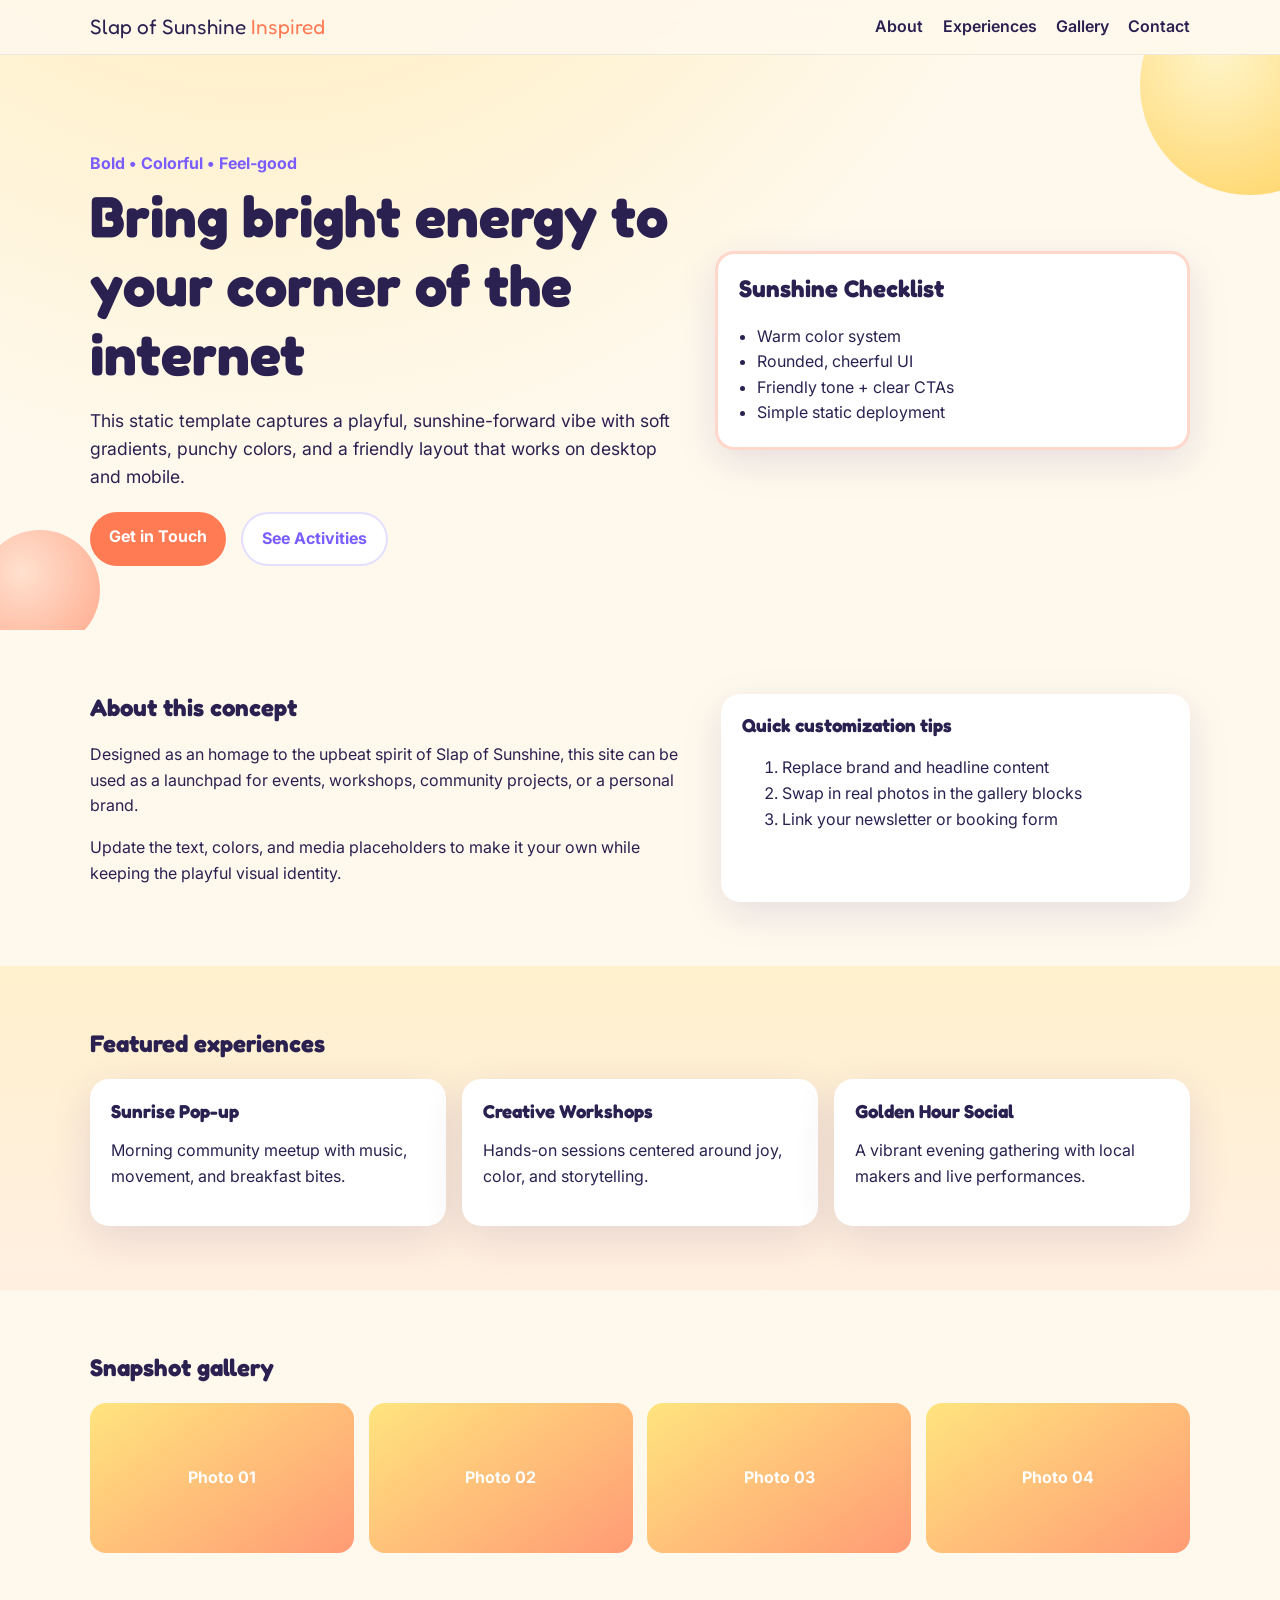
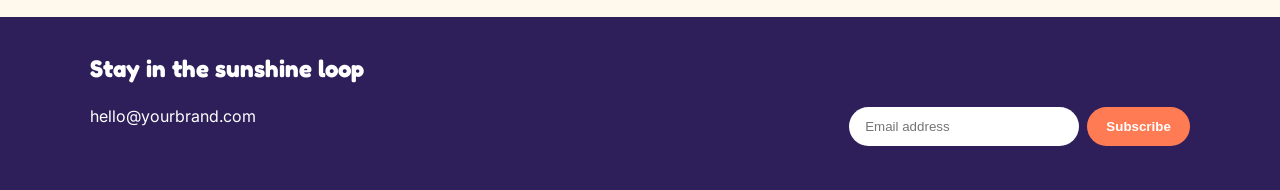
==== index.html @ e5099936 "Create sunshine-inspired static website template" ====
<!doctype html>
<html lang="en">
  <head>
    <meta charset="UTF-8" />
    <meta name="viewport" content="width=device-width, initial-scale=1.0" />
    <title>Slap of Sunshine Inspired Landing Page</title>
    <meta
      name="description"
      content="A bright, playful static website inspired by the energy of Slap of Sunshine."
    />
    <link rel="preconnect" href="https://fonts.googleapis.com" />
    <link rel="preconnect" href="https://fonts.gstatic.com" crossorigin />
    <link
      href="https://fonts.googleapis.com/css2?family=Fredoka:wght@400;500;700&family=Inter:wght@400;600;700&display=swap"
      rel="stylesheet"
    />
    <link rel="stylesheet" href="styles.css" />
  </head>
  <body>
    <header class="site-header">
      <div class="container nav-wrap">
        <a class="brand" href="#">Slap of Sunshine <span>Inspired</span></a>
        <nav>
          <ul class="nav-links">
            <li><a href="#about">About</a></li>
            <li><a href="#experiences">Experiences</a></li>
            <li><a href="#gallery">Gallery</a></li>
            <li><a href="#contact">Contact</a></li>
          </ul>
        </nav>
      </div>
    </header>

    <main>
      <section class="hero">
        <div class="sun sun-one" aria-hidden="true"></div>
        <div class="sun sun-two" aria-hidden="true"></div>
        <div class="container hero-grid">
          <div>
            <p class="eyebrow">Bold • Colorful • Feel-good</p>
            <h1>Bring bright energy to your corner of the internet</h1>
            <p class="hero-copy">
              This static template captures a playful, sunshine-forward vibe with soft
              gradients, punchy colors, and a friendly layout that works on desktop and
              mobile.
            </p>
            <div class="cta-row">
              <a href="#contact" class="btn btn-primary">Get in Touch</a>
              <a href="#experiences" class="btn btn-secondary">See Activities</a>
            </div>
          </div>
          <div class="card card-highlight">
            <h2>Sunshine Checklist</h2>
            <ul>
              <li>Warm color system</li>
              <li>Rounded, cheerful UI</li>
              <li>Friendly tone + clear CTAs</li>
              <li>Simple static deployment</li>
            </ul>
          </div>
        </div>
      </section>

      <section id="about" class="section">
        <div class="container split">
          <div>
            <h2>About this concept</h2>
            <p>
              Designed as an homage to the upbeat spirit of Slap of Sunshine, this site
              can be used as a launchpad for events, workshops, community projects, or a
              personal brand.
            </p>
            <p>
              Update the text, colors, and media placeholders to make it your own while
              keeping the playful visual identity.
            </p>
          </div>
          <aside class="card">
            <h3>Quick customization tips</h3>
            <ol>
              <li>Replace brand and headline content</li>
              <li>Swap in real photos in the gallery blocks</li>
              <li>Link your newsletter or booking form</li>
            </ol>
          </aside>
        </div>
      </section>

      <section id="experiences" class="section alt-bg">
        <div class="container">
          <h2>Featured experiences</h2>
          <div class="feature-grid">
            <article class="card feature">
              <h3>Sunrise Pop-up</h3>
              <p>Morning community meetup with music, movement, and breakfast bites.</p>
            </article>
            <article class="card feature">
              <h3>Creative Workshops</h3>
              <p>Hands-on sessions centered around joy, color, and storytelling.</p>
            </article>
            <article class="card feature">
              <h3>Golden Hour Social</h3>
              <p>A vibrant evening gathering with local makers and live performances.</p>
            </article>
          </div>
        </div>
      </section>

      <section id="gallery" class="section">
        <div class="container">
          <h2>Snapshot gallery</h2>
          <div class="gallery">
            <div class="tile">Photo 01</div>
            <div class="tile">Photo 02</div>
            <div class="tile">Photo 03</div>
            <div class="tile">Photo 04</div>
          </div>
        </div>
      </section>
    </main>

    <footer id="contact" class="site-footer">
      <div class="container footer-wrap">
        <div>
          <h2>Stay in the sunshine loop</h2>
          <p>hello@yourbrand.com</p>
        </div>
        <form class="signup" action="#" method="post">
          <label for="email" class="sr-only">Email</label>
          <input id="email" type="email" placeholder="Email address" required />
          <button type="submit" class="btn btn-primary">Subscribe</button>
        </form>
      </div>
    </footer>
  </body>
</html>
---- styles.css ----
:root {
  --bg: #fff9ed;
  --text: #2a2150;
  --accent: #ff7b54;
  --accent-dark: #ec5a35;
  --yellow: #ffc83d;
  --purple: #7b5cff;
  --card: #ffffff;
  --shadow: 0 12px 40px rgba(59, 23, 118, 0.12);
  --radius: 1.2rem;
}

* {
  box-sizing: border-box;
}

body {
  margin: 0;
  font-family: Inter, system-ui, -apple-system, Segoe UI, Roboto, sans-serif;
  background: radial-gradient(circle at 20% -20%, #ffe9ac 0, transparent 35%), var(--bg);
  color: var(--text);
  line-height: 1.6;
}

h1,
h2,
h3,
.brand {
  font-family: Fredoka, Inter, sans-serif;
  line-height: 1.2;
  margin-top: 0;
}

.container {
  width: min(1100px, 92%);
  margin: 0 auto;
}

.site-header {
  position: sticky;
  top: 0;
  backdrop-filter: blur(8px);
  background: rgba(255, 249, 237, 0.9);
  z-index: 10;
  border-bottom: 1px solid rgba(42, 33, 80, 0.08);
}

.nav-wrap {
  display: flex;
  justify-content: space-between;
  align-items: center;
  padding: 0.9rem 0;
}

.brand {
  font-size: 1.3rem;
  text-decoration: none;
  color: inherit;
}

.brand span {
  color: var(--accent);
}

.nav-links {
  list-style: none;
  display: flex;
  gap: 1.2rem;
  margin: 0;
  padding: 0;
}

.nav-links a {
  text-decoration: none;
  color: inherit;
  font-weight: 600;
}

.hero {
  position: relative;
  overflow: hidden;
  padding: 5rem 0 4rem;
}

.hero-grid {
  display: grid;
  grid-template-columns: 1.25fr 1fr;
  gap: 2rem;
  align-items: center;
}

.eyebrow {
  display: inline-block;
  font-weight: 700;
  color: var(--purple);
  margin-bottom: 0.3rem;
}

h1 {
  font-size: clamp(2rem, 5vw, 3.6rem);
  margin-bottom: 1rem;
}

.hero-copy {
  font-size: 1.1rem;
  max-width: 60ch;
}

.card {
  background: var(--card);
  border-radius: var(--radius);
  box-shadow: var(--shadow);
  padding: 1.3rem;
}

.card-highlight {
  border: 3px solid rgba(255, 123, 84, 0.3);
}

.card-highlight ul {
  padding-left: 1.1rem;
  margin-bottom: 0;
}

.cta-row {
  display: flex;
  gap: 0.9rem;
  flex-wrap: wrap;
  margin-top: 1.3rem;
}

.btn {
  border: none;
  border-radius: 999px;
  padding: 0.75rem 1.2rem;
  text-decoration: none;
  display: inline-block;
  font-weight: 700;
}

.btn-primary {
  background: var(--accent);
  color: #fff;
}

.btn-primary:hover {
  background: var(--accent-dark);
}

.btn-secondary {
  background: #fff;
  color: var(--purple);
  border: 2px solid rgba(123, 92, 255, 0.2);
}

.section {
  padding: 4rem 0;
}

.alt-bg {
  background: linear-gradient(180deg, rgba(255, 200, 61, 0.18), rgba(255, 123, 84, 0.08));
}

.split {
  display: grid;
  grid-template-columns: 1.3fr 1fr;
  gap: 1.4rem;
}

.feature-grid {
  display: grid;
  grid-template-columns: repeat(3, minmax(0, 1fr));
  gap: 1rem;
}

.feature h3 {
  margin-bottom: 0.4rem;
}

.gallery {
  display: grid;
  grid-template-columns: repeat(4, minmax(0, 1fr));
  gap: 0.9rem;
}

.tile {
  background: linear-gradient(145deg, #ffe47e, #ff9b75);
  color: #fff;
  border-radius: 1rem;
  min-height: 150px;
  display: grid;
  place-items: center;
  font-weight: 700;
}

.site-footer {
  padding: 2.4rem 0 2.8rem;
  background: #2e1f5a;
  color: #fff;
}

.footer-wrap {
  display: grid;
  grid-template-columns: 1fr auto;
  gap: 1rem;
  align-items: end;
}

.signup {
  display: flex;
  gap: 0.5rem;
}

.signup input {
  border-radius: 999px;
  border: none;
  min-width: 230px;
  padding: 0.75rem 1rem;
}

.sr-only {
  position: absolute;
  width: 1px;
  height: 1px;
  padding: 0;
  margin: -1px;
  overflow: hidden;
  clip: rect(0, 0, 0, 0);
  border: 0;
}

.sun {
  position: absolute;
  border-radius: 50%;
  pointer-events: none;
}

.sun-one {
  width: 220px;
  height: 220px;
  background: radial-gradient(circle at 35% 35%, #fff4c3, #ffc83d);
  right: -80px;
  top: -80px;
  opacity: 0.85;
}

.sun-two {
  width: 120px;
  height: 120px;
  background: radial-gradient(circle at 35% 35%, #ffd4bf, #ff7b54);
  left: -20px;
  bottom: -20px;
  opacity: 0.65;
}

@media (max-width: 860px) {
  .hero-grid,
  .split,
  .footer-wrap {
    grid-template-columns: 1fr;
  }

  .feature-grid {
    grid-template-columns: 1fr;
  }

  .gallery {
    grid-template-columns: repeat(2, minmax(0, 1fr));
  }

  .nav-links {
    display: none;
  }
}
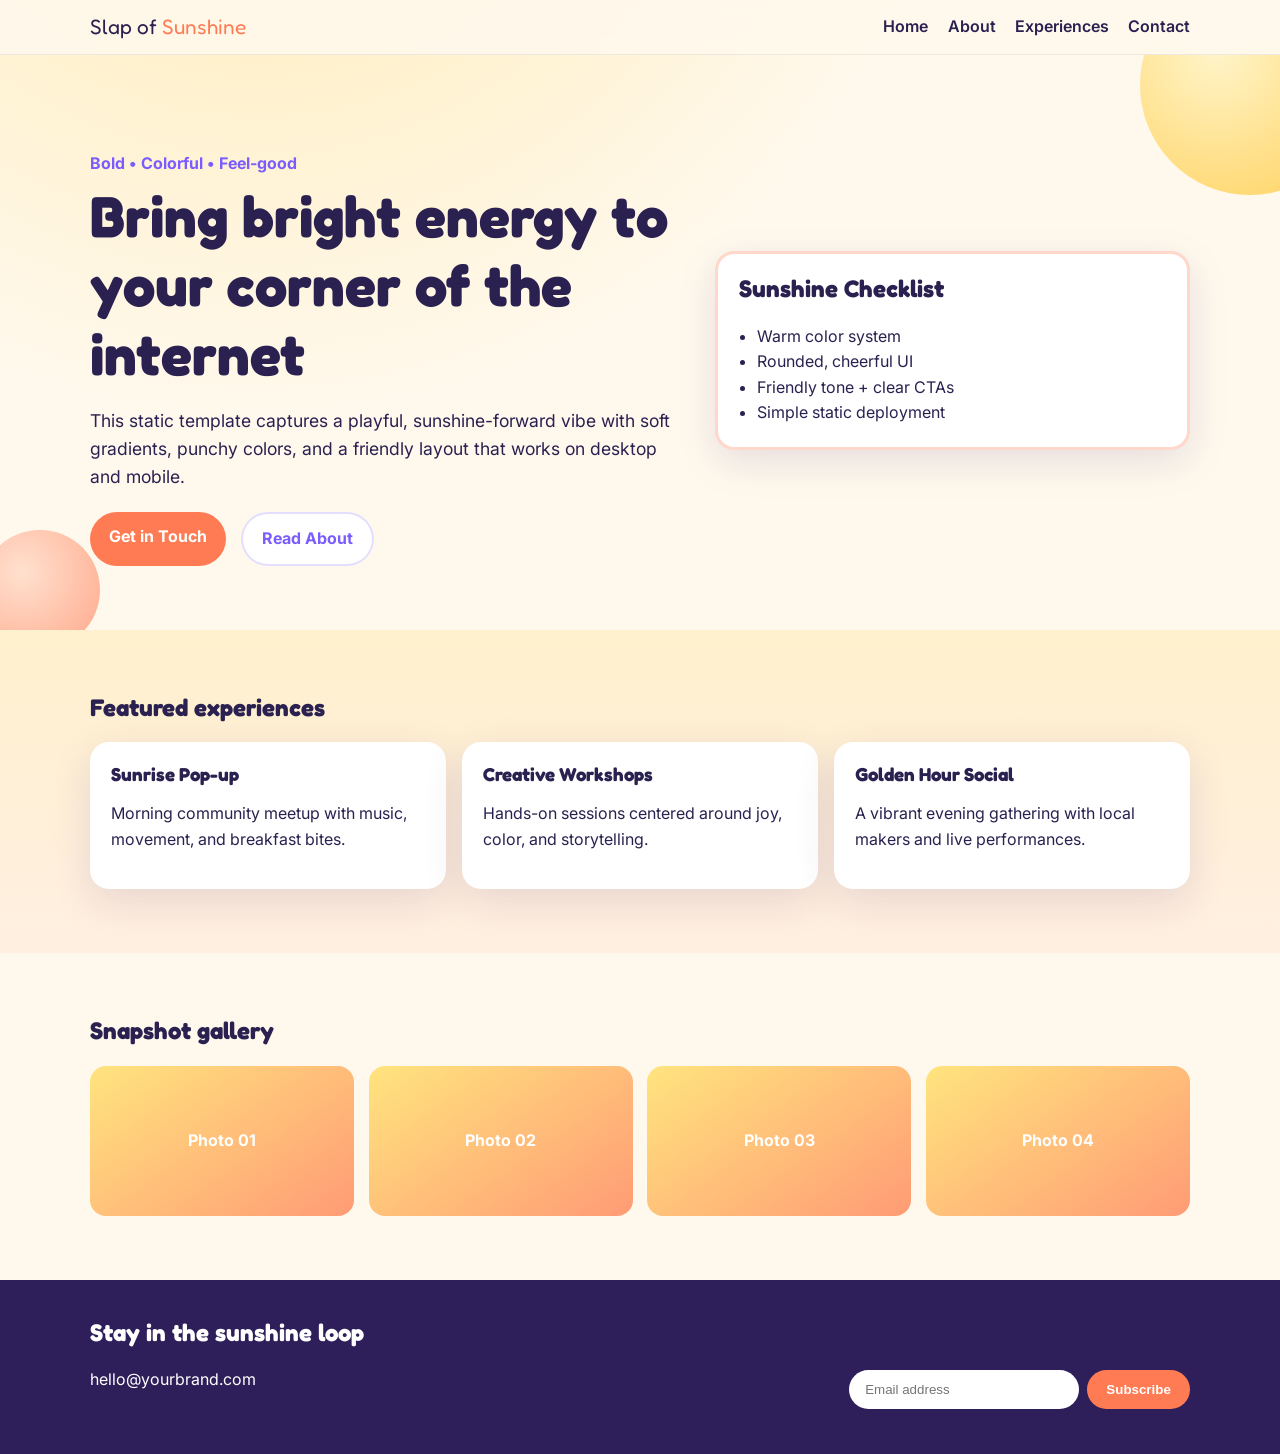
==== commit 722636dc: "Refine branding text and add dedicated about page" ====
--- a/index.html
+++ b/index.html
@@ -3,10 +3,10 @@
   <head>
     <meta charset="UTF-8" />
     <meta name="viewport" content="width=device-width, initial-scale=1.0" />
-    <title>Slap of Sunshine Inspired Landing Page</title>
+    <title>Slap of Sunshine Landing Page</title>
     <meta
       name="description"
-      content="A bright, playful static website inspired by the energy of Slap of Sunshine."
+      content="A bright, playful static website with a sunshine-forward vibe."
     />
     <link rel="preconnect" href="https://fonts.googleapis.com" />
     <link rel="preconnect" href="https://fonts.gstatic.com" crossorigin />
@@ -19,12 +19,12 @@
   <body>
     <header class="site-header">
       <div class="container nav-wrap">
-        <a class="brand" href="#">Slap of Sunshine <span>Inspired</span></a>
+        <a class="brand" href="index.html">Slap of <span>Sunshine</span></a>
         <nav>
           <ul class="nav-links">
-            <li><a href="#about">About</a></li>
+            <li><a href="index.html">Home</a></li>
+            <li><a href="about.html">About</a></li>
             <li><a href="#experiences">Experiences</a></li>
-            <li><a href="#gallery">Gallery</a></li>
             <li><a href="#contact">Contact</a></li>
           </ul>
         </nav>
@@ -46,7 +46,7 @@
             </p>
             <div class="cta-row">
               <a href="#contact" class="btn btn-primary">Get in Touch</a>
-              <a href="#experiences" class="btn btn-secondary">See Activities</a>
+              <a href="about.html" class="btn btn-secondary">Read About</a>
             </div>
           </div>
           <div class="card card-highlight">
@@ -58,31 +58,6 @@
               <li>Simple static deployment</li>
             </ul>
           </div>
-        </div>
-      </section>
-
-      <section id="about" class="section">
-        <div class="container split">
-          <div>
-            <h2>About this concept</h2>
-            <p>
-              Designed as an homage to the upbeat spirit of Slap of Sunshine, this site
-              can be used as a launchpad for events, workshops, community projects, or a
-              personal brand.
-            </p>
-            <p>
-              Update the text, colors, and media placeholders to make it your own while
-              keeping the playful visual identity.
-            </p>
-          </div>
-          <aside class="card">
-            <h3>Quick customization tips</h3>
-            <ol>
-              <li>Replace brand and headline content</li>
-              <li>Swap in real photos in the gallery blocks</li>
-              <li>Link your newsletter or booking form</li>
-            </ol>
-          </aside>
         </div>
       </section>
 
@@ -106,7 +81,7 @@
         </div>
       </section>
 
-      <section id="gallery" class="section">
+      <section class="section">
         <div class="container">
           <h2>Snapshot gallery</h2>
           <div class="gallery">
--- a/styles.css
+++ b/styles.css
@@ -76,6 +76,11 @@
   font-weight: 600;
 }
 
+
+.nav-links a[aria-current="page"] {
+  color: var(--accent);
+}
+
 .hero {
   position: relative;
   overflow: hidden;
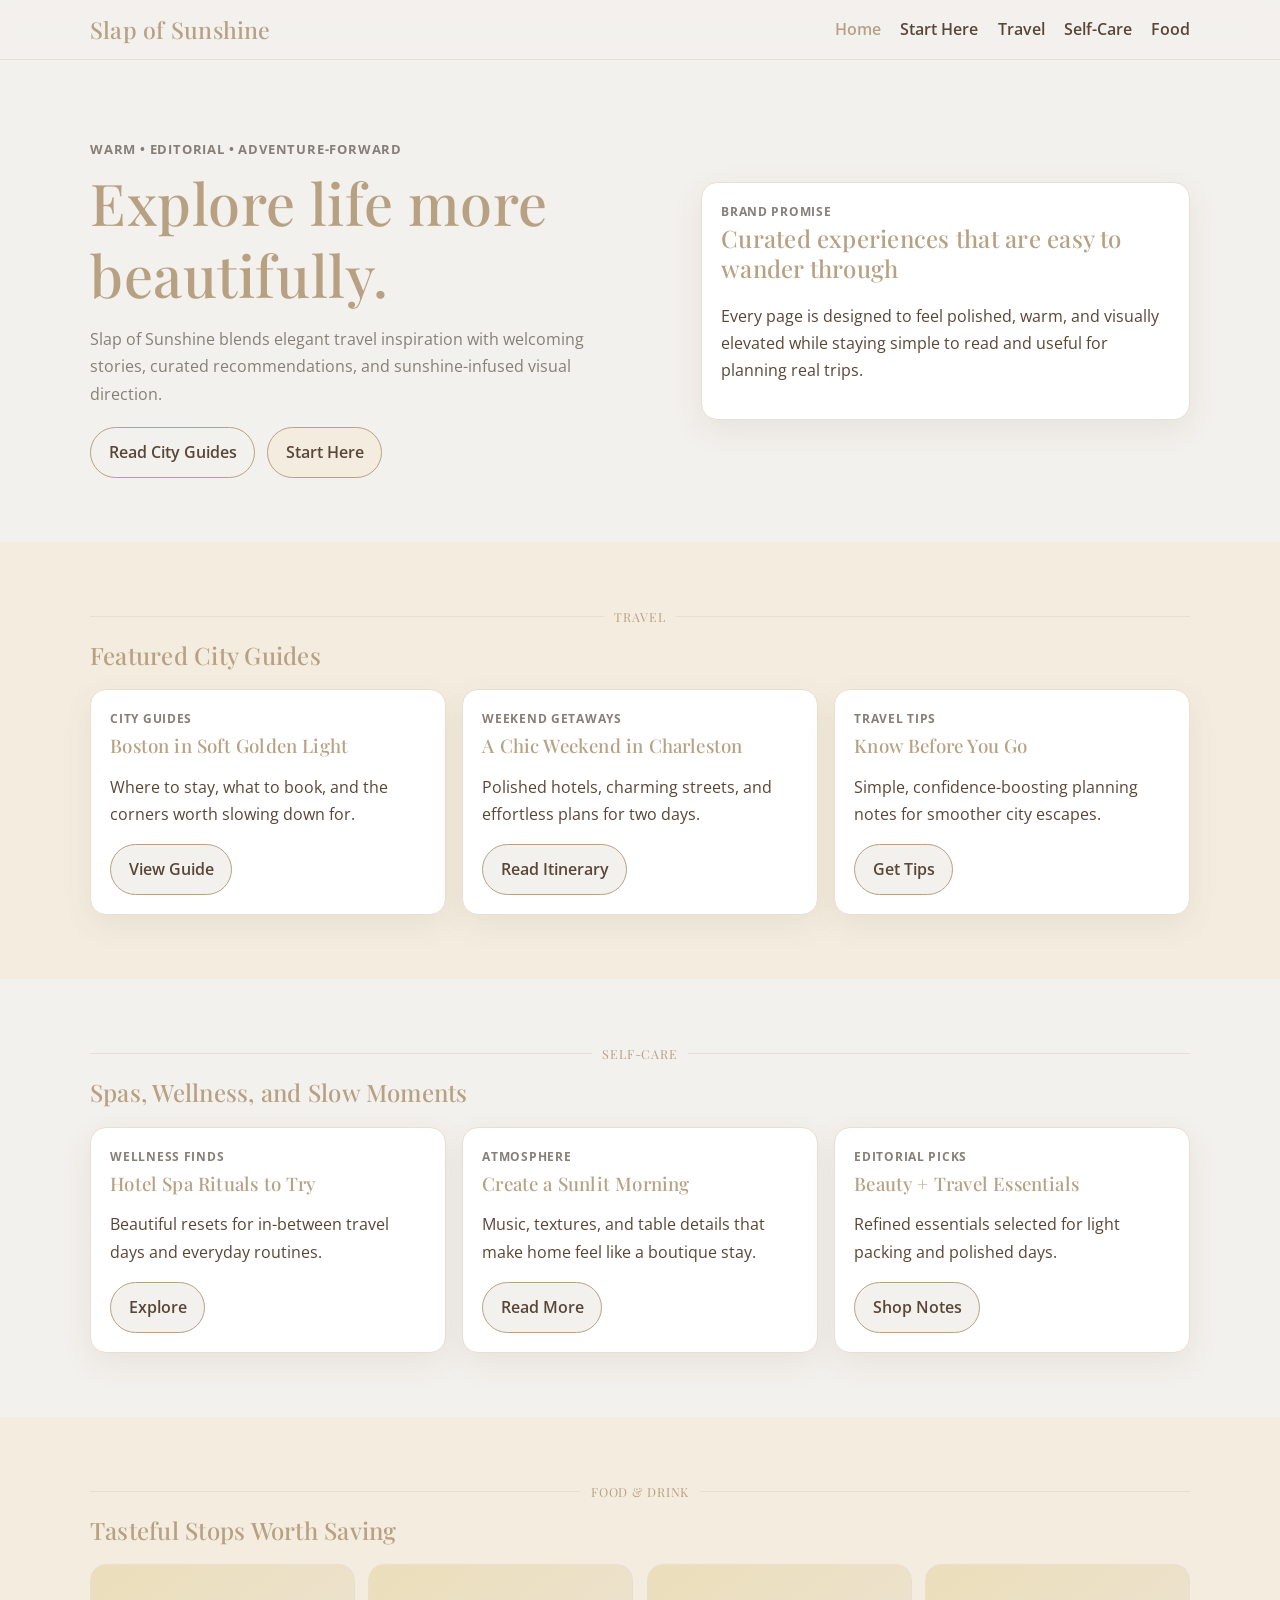
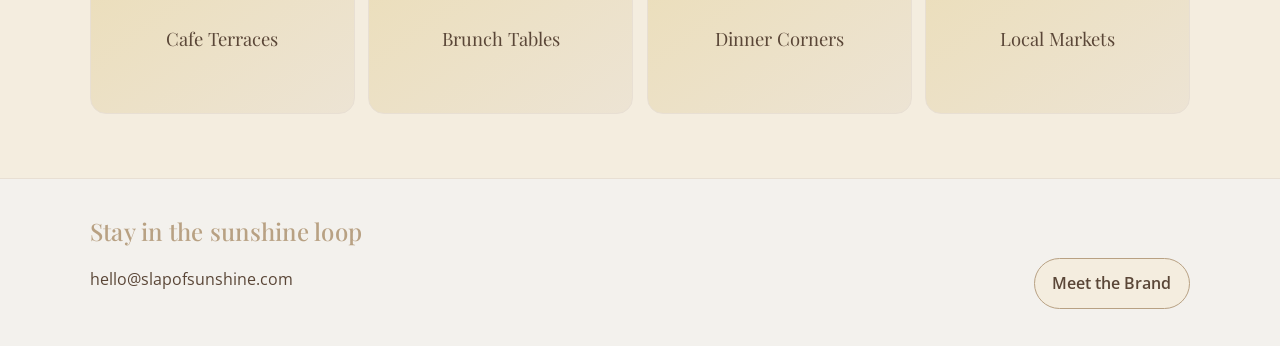
==== commit fa06cfeb: "Align site pages with new Slap of Sunshine brand guide" ====
--- a/index.html
+++ b/index.html
@@ -3,15 +3,15 @@
   <head>
     <meta charset="UTF-8" />
     <meta name="viewport" content="width=device-width, initial-scale=1.0" />
-    <title>Slap of Sunshine Landing Page</title>
+    <title>Slap of Sunshine | Editorial Travel & Lifestyle</title>
     <meta
       name="description"
-      content="A bright, playful static website with a sunshine-forward vibe."
+      content="Slap of Sunshine is a warm, editorial travel and lifestyle destination for curated city guides, self-care ideas, and food discoveries."
     />
     <link rel="preconnect" href="https://fonts.googleapis.com" />
     <link rel="preconnect" href="https://fonts.gstatic.com" crossorigin />
     <link
-      href="https://fonts.googleapis.com/css2?family=Fredoka:wght@400;500;700&family=Inter:wght@400;600;700&display=swap"
+      href="https://fonts.googleapis.com/css2?family=Open+Sans:wght@400;600;700&family=Playfair+Display:wght@400;500;600&display=swap"
       rel="stylesheet"
     />
     <link rel="stylesheet" href="styles.css" />
@@ -19,13 +19,14 @@
   <body>
     <header class="site-header">
       <div class="container nav-wrap">
-        <a class="brand" href="index.html">Slap of <span>Sunshine</span></a>
-        <nav>
+        <a class="brand" href="index.html">Slap of Sunshine</a>
+        <nav aria-label="Primary">
           <ul class="nav-links">
-            <li><a href="index.html">Home</a></li>
-            <li><a href="about.html">About</a></li>
-            <li><a href="#experiences">Experiences</a></li>
-            <li><a href="#contact">Contact</a></li>
+            <li><a href="index.html" aria-current="page">Home</a></li>
+            <li><a href="about.html">Start Here</a></li>
+            <li><a href="#travel">Travel</a></li>
+            <li><a href="#self-care">Self-Care</a></li>
+            <li><a href="#food">Food</a></li>
           </ul>
         </nav>
       </div>
@@ -33,78 +34,105 @@
 
     <main>
       <section class="hero">
-        <div class="sun sun-one" aria-hidden="true"></div>
-        <div class="sun sun-two" aria-hidden="true"></div>
         <div class="container hero-grid">
           <div>
-            <p class="eyebrow">Bold • Colorful • Feel-good</p>
-            <h1>Bring bright energy to your corner of the internet</h1>
+            <p class="eyebrow">Warm • Editorial • Adventure-forward</p>
+            <h1>Explore life more beautifully.</h1>
             <p class="hero-copy">
-              This static template captures a playful, sunshine-forward vibe with soft
-              gradients, punchy colors, and a friendly layout that works on desktop and
-              mobile.
+              Slap of Sunshine blends elegant travel inspiration with welcoming stories,
+              curated recommendations, and sunshine-infused visual direction.
             </p>
             <div class="cta-row">
-              <a href="#contact" class="btn btn-primary">Get in Touch</a>
-              <a href="about.html" class="btn btn-secondary">Read About</a>
+              <a href="#travel" class="btn">Read City Guides</a>
+              <a href="about.html" class="btn btn-accent">Start Here</a>
             </div>
           </div>
-          <div class="card card-highlight">
-            <h2>Sunshine Checklist</h2>
-            <ul>
-              <li>Warm color system</li>
-              <li>Rounded, cheerful UI</li>
-              <li>Friendly tone + clear CTAs</li>
-              <li>Simple static deployment</li>
-            </ul>
-          </div>
+          <article class="card">
+            <p class="card-label">Brand Promise</p>
+            <h2>Curated experiences that are easy to wander through</h2>
+            <p>
+              Every page is designed to feel polished, warm, and visually elevated while
+              staying simple to read and useful for planning real trips.
+            </p>
+          </article>
         </div>
       </section>
 
-      <section id="experiences" class="section alt-bg">
+      <section class="section alt-bg" id="travel">
         <div class="container">
-          <h2>Featured experiences</h2>
+          <div class="divider" role="presentation"><span>Travel</span></div>
+          <h2 class="section-title">Featured City Guides</h2>
           <div class="feature-grid">
             <article class="card feature">
-              <h3>Sunrise Pop-up</h3>
-              <p>Morning community meetup with music, movement, and breakfast bites.</p>
+              <p class="card-label">City Guides</p>
+              <h3>Boston in Soft Golden Light</h3>
+              <p>Where to stay, what to book, and the corners worth slowing down for.</p>
+              <a class="btn" href="#">View Guide</a>
             </article>
             <article class="card feature">
-              <h3>Creative Workshops</h3>
-              <p>Hands-on sessions centered around joy, color, and storytelling.</p>
+              <p class="card-label">Weekend Getaways</p>
+              <h3>A Chic Weekend in Charleston</h3>
+              <p>Polished hotels, charming streets, and effortless plans for two days.</p>
+              <a class="btn" href="#">Read Itinerary</a>
             </article>
             <article class="card feature">
-              <h3>Golden Hour Social</h3>
-              <p>A vibrant evening gathering with local makers and live performances.</p>
+              <p class="card-label">Travel Tips</p>
+              <h3>Know Before You Go</h3>
+              <p>Simple, confidence-boosting planning notes for smoother city escapes.</p>
+              <a class="btn" href="#">Get Tips</a>
             </article>
           </div>
         </div>
       </section>
 
-      <section class="section">
+      <section class="section" id="self-care">
         <div class="container">
-          <h2>Snapshot gallery</h2>
+          <div class="divider" role="presentation"><span>Self-Care</span></div>
+          <h2 class="section-title">Spas, Wellness, and Slow Moments</h2>
+          <div class="feature-grid">
+            <article class="card feature">
+              <p class="card-label">Wellness Finds</p>
+              <h3>Hotel Spa Rituals to Try</h3>
+              <p>Beautiful resets for in-between travel days and everyday routines.</p>
+              <a class="btn" href="#">Explore</a>
+            </article>
+            <article class="card feature">
+              <p class="card-label">Atmosphere</p>
+              <h3>Create a Sunlit Morning</h3>
+              <p>Music, textures, and table details that make home feel like a boutique stay.</p>
+              <a class="btn" href="#">Read More</a>
+            </article>
+            <article class="card feature">
+              <p class="card-label">Editorial Picks</p>
+              <h3>Beauty + Travel Essentials</h3>
+              <p>Refined essentials selected for light packing and polished days.</p>
+              <a class="btn" href="#">Shop Notes</a>
+            </article>
+          </div>
+        </div>
+      </section>
+
+      <section class="section alt-bg" id="food">
+        <div class="container">
+          <div class="divider" role="presentation"><span>Food & Drink</span></div>
+          <h2 class="section-title">Tasteful Stops Worth Saving</h2>
           <div class="gallery">
-            <div class="tile">Photo 01</div>
-            <div class="tile">Photo 02</div>
-            <div class="tile">Photo 03</div>
-            <div class="tile">Photo 04</div>
+            <div class="tile">Cafe Terraces</div>
+            <div class="tile">Brunch Tables</div>
+            <div class="tile">Dinner Corners</div>
+            <div class="tile">Local Markets</div>
           </div>
         </div>
       </section>
     </main>
 
-    <footer id="contact" class="site-footer">
+    <footer class="site-footer">
       <div class="container footer-wrap">
         <div>
           <h2>Stay in the sunshine loop</h2>
-          <p>hello@yourbrand.com</p>
+          <p>hello@slapofsunshine.com</p>
         </div>
-        <form class="signup" action="#" method="post">
-          <label for="email" class="sr-only">Email</label>
-          <input id="email" type="email" placeholder="Email address" required />
-          <button type="submit" class="btn btn-primary">Subscribe</button>
-        </form>
+        <a href="about.html" class="btn btn-accent">Meet the Brand</a>
       </div>
     </footer>
   </body>
--- a/styles.css
+++ b/styles.css
@@ -1,13 +1,15 @@
 :root {
-  --bg: #fff9ed;
-  --text: #2a2150;
-  --accent: #ff7b54;
-  --accent-dark: #ec5a35;
-  --yellow: #ffc83d;
-  --purple: #7b5cff;
+  --editorial-gold: #b8a183;
+  --soft-sand: #f3f1ed;
+  --mustard-sunshine: #c9a227;
+  --deep-warm-brown: #5a4637;
+  --warm-cream: #f4eddf;
+  --body-taupe: #857f77;
+  --vintage-marigold: #d4a017;
+  --soft-border: #e8dfd3;
   --card: #ffffff;
-  --shadow: 0 12px 40px rgba(59, 23, 118, 0.12);
-  --radius: 1.2rem;
+  --shadow: 0 10px 32px rgba(90, 70, 55, 0.08);
+  --radius: 1rem;
 }
 
 * {
@@ -16,19 +18,26 @@
 
 body {
   margin: 0;
-  font-family: Inter, system-ui, -apple-system, Segoe UI, Roboto, sans-serif;
-  background: radial-gradient(circle at 20% -20%, #ffe9ac 0, transparent 35%), var(--bg);
-  color: var(--text);
-  line-height: 1.6;
+  font-family: "Open Sans", system-ui, -apple-system, Segoe UI, Roboto, sans-serif;
+  background: var(--soft-sand);
+  color: var(--deep-warm-brown);
+  line-height: 1.7;
 }
 
 h1,
 h2,
 h3,
 .brand {
-  font-family: Fredoka, Inter, sans-serif;
-  line-height: 1.2;
+  font-family: "Playfair Display", Georgia, serif;
+  color: var(--editorial-gold);
+  font-weight: 500;
+  letter-spacing: 0.01em;
+  line-height: 1.25;
   margin-top: 0;
+}
+
+a {
+  color: inherit;
 }
 
 .container {
@@ -40,26 +49,21 @@
   position: sticky;
   top: 0;
   backdrop-filter: blur(8px);
-  background: rgba(255, 249, 237, 0.9);
+  background: rgba(243, 241, 237, 0.92);
+  border-bottom: 1px solid var(--soft-border);
   z-index: 10;
-  border-bottom: 1px solid rgba(42, 33, 80, 0.08);
 }
 
 .nav-wrap {
   display: flex;
   justify-content: space-between;
   align-items: center;
-  padding: 0.9rem 0;
+  padding: 0.95rem 0;
 }
 
 .brand {
-  font-size: 1.3rem;
   text-decoration: none;
-  color: inherit;
-}
-
-.brand span {
-  color: var(--accent);
+  font-size: 1.45rem;
 }
 
 .nav-links {
@@ -72,104 +76,117 @@
 
 .nav-links a {
   text-decoration: none;
-  color: inherit;
+  color: var(--deep-warm-brown);
   font-weight: 600;
 }
 
-
+.nav-links a:hover,
 .nav-links a[aria-current="page"] {
-  color: var(--accent);
-}
-
-.hero {
-  position: relative;
-  overflow: hidden;
-  padding: 5rem 0 4rem;
-}
-
-.hero-grid {
-  display: grid;
-  grid-template-columns: 1.25fr 1fr;
-  gap: 2rem;
+  color: var(--editorial-gold);
+}
+
+.hero,
+.section {
+  padding: 4rem 0;
+}
+
+.hero-grid,
+.split {
+  display: grid;
+  grid-template-columns: 1.2fr 1fr;
+  gap: 1.5rem;
   align-items: center;
 }
 
 .eyebrow {
   display: inline-block;
+  margin-bottom: 0.35rem;
+  color: var(--body-taupe);
+  text-transform: uppercase;
+  letter-spacing: 0.06em;
+  font-size: 0.84rem;
   font-weight: 700;
-  color: var(--purple);
-  margin-bottom: 0.3rem;
 }
 
 h1 {
-  font-size: clamp(2rem, 5vw, 3.6rem);
-  margin-bottom: 1rem;
+  font-size: clamp(2rem, 4.8vw, 3.6rem);
+  margin-bottom: 0.75rem;
+}
+
+.section-title {
+  margin: 0.8rem 0 1.2rem;
 }
 
 .hero-copy {
-  font-size: 1.1rem;
-  max-width: 60ch;
+  max-width: 58ch;
+  color: var(--body-taupe);
 }
 
 .card {
   background: var(--card);
+  border: 1px solid var(--soft-border);
   border-radius: var(--radius);
   box-shadow: var(--shadow);
-  padding: 1.3rem;
-}
-
-.card-highlight {
-  border: 3px solid rgba(255, 123, 84, 0.3);
-}
-
-.card-highlight ul {
-  padding-left: 1.1rem;
-  margin-bottom: 0;
+  padding: 1.2rem;
+}
+
+.card-label {
+  margin: 0;
+  text-transform: uppercase;
+  letter-spacing: 0.06em;
+  font-size: 0.75rem;
+  color: var(--body-taupe);
+  font-weight: 700;
 }
 
 .cta-row {
   display: flex;
-  gap: 0.9rem;
+  gap: 0.75rem;
   flex-wrap: wrap;
-  margin-top: 1.3rem;
+  margin-top: 1.2rem;
 }
 
 .btn {
-  border: none;
+  display: inline-block;
+  text-decoration: none;
   border-radius: 999px;
-  padding: 0.75rem 1.2rem;
-  text-decoration: none;
-  display: inline-block;
-  font-weight: 700;
-}
-
-.btn-primary {
-  background: var(--accent);
-  color: #fff;
-}
-
-.btn-primary:hover {
-  background: var(--accent-dark);
-}
-
-.btn-secondary {
-  background: #fff;
-  color: var(--purple);
-  border: 2px solid rgba(123, 92, 255, 0.2);
-}
-
-.section {
-  padding: 4rem 0;
+  border: 1px solid var(--editorial-gold);
+  background: var(--soft-sand);
+  color: var(--deep-warm-brown);
+  padding: 0.68rem 1.1rem;
+  font-weight: 600;
+  transition: background-color 0.2s ease;
+}
+
+.btn:hover {
+  background: var(--mustard-sunshine);
+}
+
+.btn-accent {
+  background: var(--warm-cream);
 }
 
 .alt-bg {
-  background: linear-gradient(180deg, rgba(255, 200, 61, 0.18), rgba(255, 123, 84, 0.08));
-}
-
-.split {
-  display: grid;
-  grid-template-columns: 1.3fr 1fr;
-  gap: 1.4rem;
+  background: var(--warm-cream);
+}
+
+.divider {
+  display: flex;
+  align-items: center;
+  gap: 0.65rem;
+  color: var(--editorial-gold);
+  font-family: "Playfair Display", Georgia, serif;
+  text-transform: uppercase;
+  letter-spacing: 0.07em;
+  font-size: 0.78rem;
+}
+
+.divider::before,
+.divider::after {
+  content: "";
+  height: 1px;
+  flex: 1;
+  background: var(--soft-border);
 }
 
 .feature-grid {
@@ -179,29 +196,31 @@
 }
 
 .feature h3 {
-  margin-bottom: 0.4rem;
+  margin: 0.3rem 0 0.45rem;
 }
 
 .gallery {
   display: grid;
   grid-template-columns: repeat(4, minmax(0, 1fr));
-  gap: 0.9rem;
+  gap: 0.85rem;
 }
 
 .tile {
-  background: linear-gradient(145deg, #ffe47e, #ff9b75);
-  color: #fff;
-  border-radius: 1rem;
   min-height: 150px;
+  border-radius: var(--radius);
+  border: 1px solid var(--soft-border);
+  background: linear-gradient(145deg, rgba(201, 162, 39, 0.2), rgba(184, 161, 131, 0.12));
   display: grid;
   place-items: center;
-  font-weight: 700;
+  color: var(--deep-warm-brown);
+  font-family: "Playfair Display", Georgia, serif;
+  font-size: 1.15rem;
 }
 
 .site-footer {
-  padding: 2.4rem 0 2.8rem;
-  background: #2e1f5a;
-  color: #fff;
+  padding: 2.3rem 0;
+  border-top: 1px solid var(--soft-border);
+  background: var(--soft-sand);
 }
 
 .footer-wrap {
@@ -211,60 +230,10 @@
   align-items: end;
 }
 
-.signup {
-  display: flex;
-  gap: 0.5rem;
-}
-
-.signup input {
-  border-radius: 999px;
-  border: none;
-  min-width: 230px;
-  padding: 0.75rem 1rem;
-}
-
-.sr-only {
-  position: absolute;
-  width: 1px;
-  height: 1px;
-  padding: 0;
-  margin: -1px;
-  overflow: hidden;
-  clip: rect(0, 0, 0, 0);
-  border: 0;
-}
-
-.sun {
-  position: absolute;
-  border-radius: 50%;
-  pointer-events: none;
-}
-
-.sun-one {
-  width: 220px;
-  height: 220px;
-  background: radial-gradient(circle at 35% 35%, #fff4c3, #ffc83d);
-  right: -80px;
-  top: -80px;
-  opacity: 0.85;
-}
-
-.sun-two {
-  width: 120px;
-  height: 120px;
-  background: radial-gradient(circle at 35% 35%, #ffd4bf, #ff7b54);
-  left: -20px;
-  bottom: -20px;
-  opacity: 0.65;
-}
-
 @media (max-width: 860px) {
   .hero-grid,
   .split,
-  .footer-wrap {
-    grid-template-columns: 1fr;
-  }
-
+  .footer-wrap,
   .feature-grid {
     grid-template-columns: 1fr;
   }
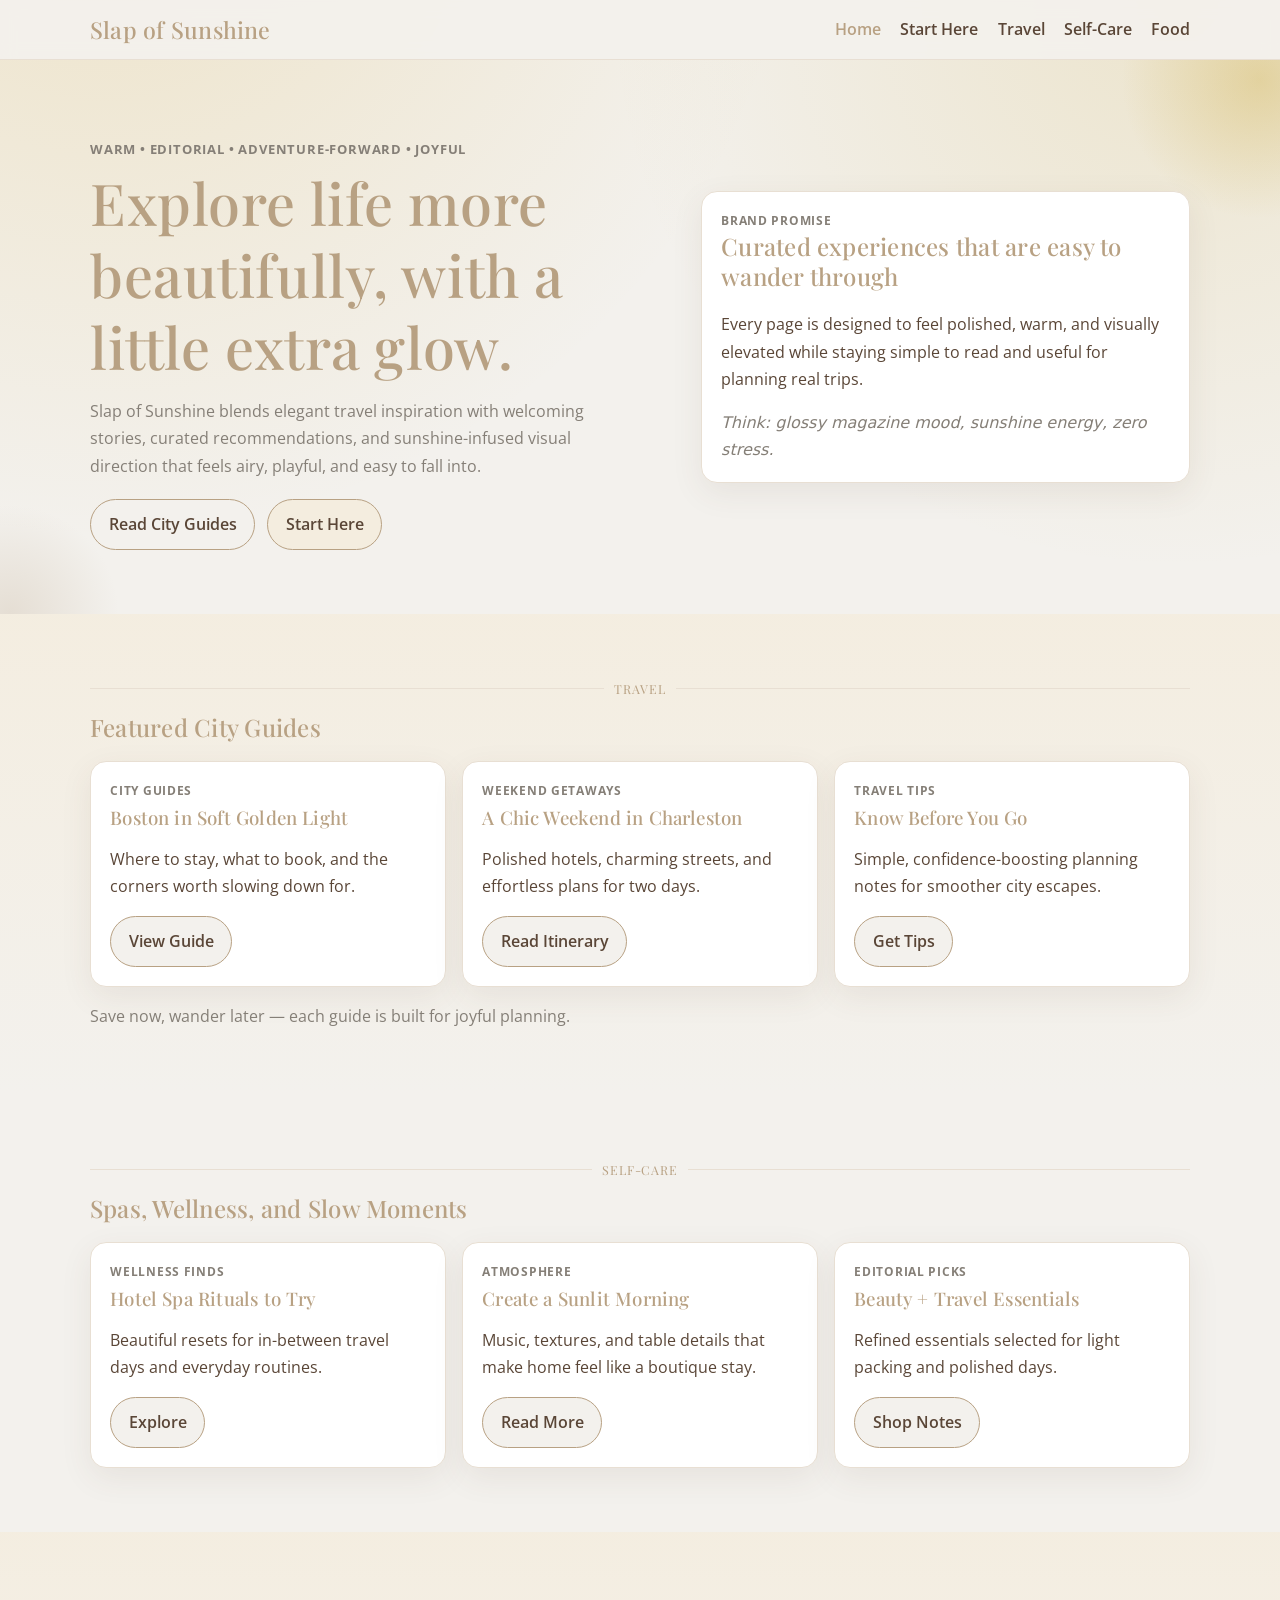
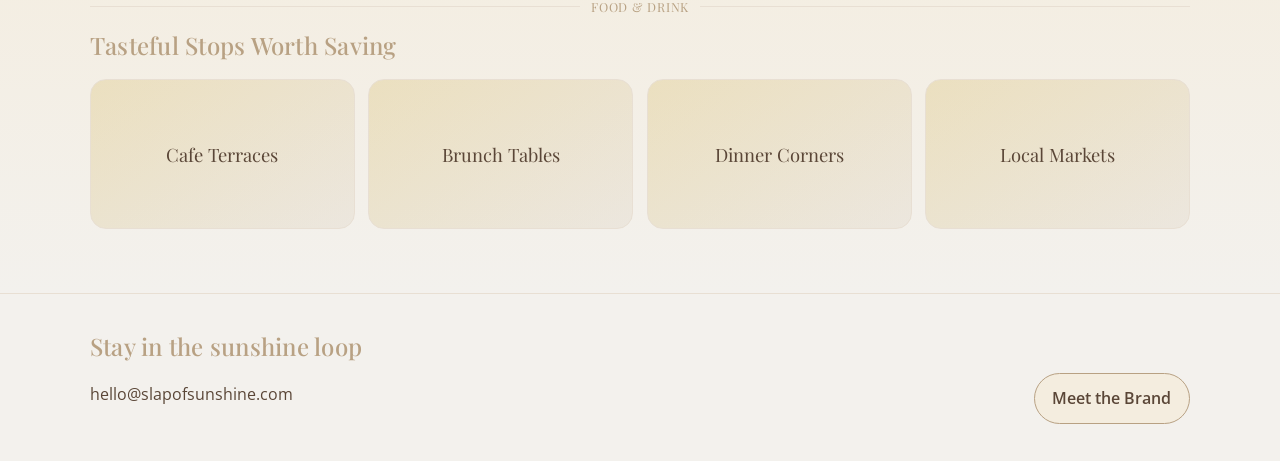
==== commit e281a6a0: "Add brighter, happier vibe to brand-aligned pages" ====
--- a/index.html
+++ b/index.html
@@ -34,13 +34,16 @@
 
     <main>
       <section class="hero">
+        <div class="glow glow-one" aria-hidden="true"></div>
+        <div class="glow glow-two" aria-hidden="true"></div>
         <div class="container hero-grid">
           <div>
-            <p class="eyebrow">Warm • Editorial • Adventure-forward</p>
-            <h1>Explore life more beautifully.</h1>
+            <p class="eyebrow">Warm • Editorial • Adventure-forward • Joyful</p>
+            <h1>Explore life more beautifully, with a little extra glow.</h1>
             <p class="hero-copy">
               Slap of Sunshine blends elegant travel inspiration with welcoming stories,
-              curated recommendations, and sunshine-infused visual direction.
+              curated recommendations, and sunshine-infused visual direction that feels
+              airy, playful, and easy to fall into.
             </p>
             <div class="cta-row">
               <a href="#travel" class="btn">Read City Guides</a>
@@ -54,6 +57,7 @@
               Every page is designed to feel polished, warm, and visually elevated while
               staying simple to read and useful for planning real trips.
             </p>
+            <p class="happy-note">Think: glossy magazine mood, sunshine energy, zero stress.</p>
           </article>
         </div>
       </section>
@@ -82,6 +86,7 @@
               <a class="btn" href="#">Get Tips</a>
             </article>
           </div>
+          <p class="section-footnote">Save now, wander later — each guide is built for joyful planning.</p>
         </div>
       </section>
 
--- a/styles.css
+++ b/styles.css
@@ -19,7 +19,8 @@
 body {
   margin: 0;
   font-family: "Open Sans", system-ui, -apple-system, Segoe UI, Roboto, sans-serif;
-  background: var(--soft-sand);
+  background: radial-gradient(circle at 8% -8%, rgba(212, 160, 23, 0.18), transparent 28%),
+    radial-gradient(circle at 92% 0%, rgba(201, 162, 39, 0.16), transparent 24%), var(--soft-sand);
   color: var(--deep-warm-brown);
   line-height: 1.7;
 }
@@ -90,6 +91,11 @@
   padding: 4rem 0;
 }
 
+.hero {
+  position: relative;
+  overflow: hidden;
+}
+
 .hero-grid,
 .split {
   display: grid;
@@ -128,6 +134,12 @@
   border-radius: var(--radius);
   box-shadow: var(--shadow);
   padding: 1.2rem;
+  transition: transform 0.2s ease, box-shadow 0.2s ease;
+}
+
+.card:hover {
+  transform: translateY(-2px);
+  box-shadow: 0 14px 34px rgba(90, 70, 55, 0.12);
 }
 
 .card-label {
@@ -167,7 +179,7 @@
 }
 
 .alt-bg {
-  background: var(--warm-cream);
+  background: linear-gradient(180deg, rgba(244, 237, 223, 0.9), rgba(243, 241, 237, 0.95));
 }
 
 .divider {
@@ -223,6 +235,40 @@
   background: var(--soft-sand);
 }
 
+.happy-note {
+  margin-bottom: 0;
+  color: var(--body-taupe);
+  font-style: italic;
+}
+
+.section-footnote {
+  margin: 1rem 0 0;
+  color: var(--body-taupe);
+}
+
+.glow {
+  position: absolute;
+  border-radius: 999px;
+  pointer-events: none;
+  z-index: -1;
+}
+
+.glow-one {
+  width: 280px;
+  height: 280px;
+  top: -120px;
+  right: -120px;
+  background: radial-gradient(circle, rgba(201, 162, 39, 0.3) 0%, rgba(201, 162, 39, 0) 70%);
+}
+
+.glow-two {
+  width: 220px;
+  height: 220px;
+  bottom: -110px;
+  left: -100px;
+  background: radial-gradient(circle, rgba(184, 161, 131, 0.24) 0%, rgba(184, 161, 131, 0) 70%);
+}
+
 .footer-wrap {
   display: grid;
   grid-template-columns: 1fr auto;
